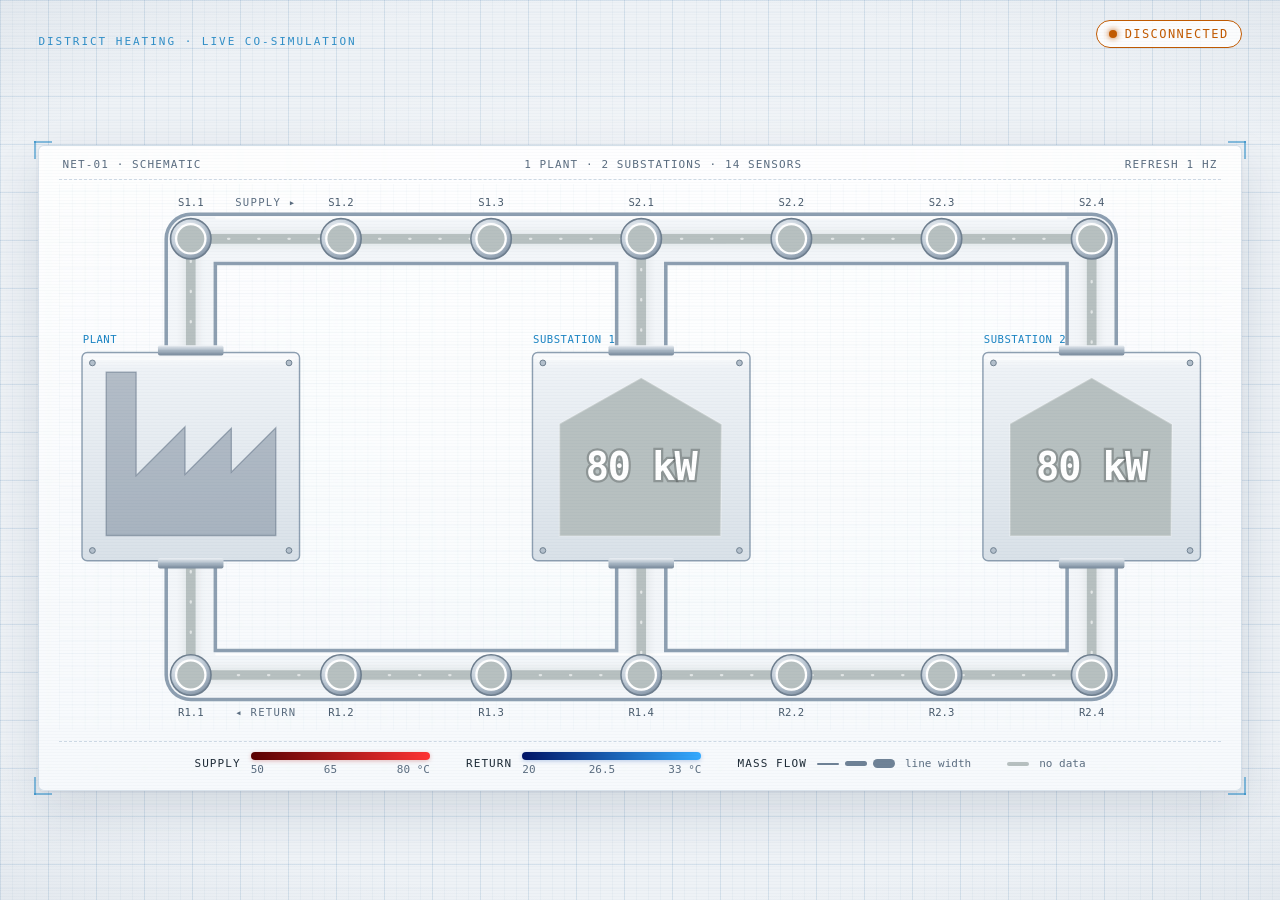
==== lablink/hub/network-display/index.html @ aba266df "Initial commit" ====
<!DOCTYPE html>
<html lang="en">
<head>
  <meta charset="utf-8">
  <meta name="viewport" content="width=device-width, initial-scale=1">
  <title>Network display</title>
  <link rel="stylesheet" href="styles.css">
</head>
<body>
  <div class="sweep" aria-hidden="true"></div>

  <header>
    <div class="brand">
      <span class="eyebrow">District heating &middot; live co-simulation</span>
    </div>
    <p id="status">connecting</p>
  </header>

  <main>
    <figure class="panel">
      <div class="panel-meta" aria-hidden="true">
        <span>NET-01 &middot; schematic</span>
        <span>1 plant &middot; 2 substations &middot; 14 sensors</span>
        <span>refresh 1&nbsp;Hz</span>
      </div>

      <svg viewBox="0 26 362 170" role="img" aria-labelledby="diagram-title">
        <title id="diagram-title">District heating network</title>
        <defs>
          <linearGradient id="sup-left-grad" gradientUnits="userSpaceOnUse" x1="41.021111" y1="43.066128" x2="181.25031" y2="43.066128">
            <stop id="sup-left-grad-0" offset="0" stop-color="#b7c0c0"/>
            <stop id="sup-left-grad-1" offset="0.333333" stop-color="#b7c0c0"/>
            <stop id="sup-left-grad-2" offset="0.666667" stop-color="#b7c0c0"/>
            <stop id="sup-left-grad-3" offset="1" stop-color="#b7c0c0"/>
          </linearGradient>
          <linearGradient id="sup-right-grad" gradientUnits="userSpaceOnUse" x1="181.25031" y1="43.066128" x2="321.47952" y2="43.066128">
            <stop id="sup-right-grad-0" offset="0" stop-color="#b7c0c0"/>
            <stop id="sup-right-grad-1" offset="0.333333" stop-color="#b7c0c0"/>
            <stop id="sup-right-grad-2" offset="0.666667" stop-color="#b7c0c0"/>
            <stop id="sup-right-grad-3" offset="1" stop-color="#b7c0c0"/>
          </linearGradient>
          <linearGradient id="ret-left-grad" gradientUnits="userSpaceOnUse" x1="41.021111" y1="178.864022" x2="181.25031" y2="178.864022">
            <stop id="ret-left-grad-0" offset="0" stop-color="#b7c0c0"/>
            <stop id="ret-left-grad-1" offset="0.333333" stop-color="#b7c0c0"/>
            <stop id="ret-left-grad-2" offset="0.666667" stop-color="#b7c0c0"/>
            <stop id="ret-left-grad-3" offset="1" stop-color="#b7c0c0"/>
          </linearGradient>
          <linearGradient id="ret-right-grad" gradientUnits="userSpaceOnUse" x1="181.25031" y1="178.864022" x2="321.47952" y2="178.864022">
            <stop id="ret-right-grad-0" offset="0" stop-color="#b7c0c0"/>
            <stop id="ret-right-grad-1" offset="0.333333" stop-color="#b7c0c0"/>
            <stop id="ret-right-grad-2" offset="0.666667" stop-color="#b7c0c0"/>
            <stop id="ret-right-grad-3" offset="1" stop-color="#b7c0c0"/>
          </linearGradient>

          <!-- laboratory hardware -->
          <linearGradient id="steel" x1="0" y1="0" x2="0" y2="1">
            <stop offset="0" stop-color="#fbfcfd"/>
            <stop offset="0.08" stop-color="#eef2f6"/>
            <stop offset="1" stop-color="#d9e1e8"/>
          </linearGradient>
          <linearGradient id="flange" x1="0" y1="0" x2="0" y2="1">
            <stop offset="0" stop-color="#eef2f6"/>
            <stop offset="0.5" stop-color="#a9b7c4"/>
            <stop offset="1" stop-color="#76889a"/>
          </linearGradient>
          <radialGradient id="probe" cx="0.4" cy="0.35" r="0.7">
            <stop offset="0" stop-color="#ffffff"/>
            <stop offset="0.6" stop-color="#c3ced9"/>
            <stop offset="1" stop-color="#7f90a2"/>
          </radialGradient>
          <filter id="glow" filterUnits="userSpaceOnUse" x="0" y="20" width="362" height="180">
            <feGaussianBlur in="SourceGraphic" stdDeviation="1.6" result="blur"/>
            <feComponentTransfer in="blur" result="soft">
              <feFuncA type="linear" slope="0.45"/>
            </feComponentTransfer>
            <feMerge>
              <feMergeNode in="soft"/>
              <feMergeNode in="SourceGraphic"/>
            </feMerge>
          </filter>
          <pattern id="bench" width="4" height="4" patternUnits="userSpaceOnUse">
            <path d="M 4 0 L 0 0 0 4" fill="none" stroke="#1f5d99" stroke-opacity="0.07" stroke-width="0.25"/>
          </pattern>
        </defs>

        <!-- technical-drawing bench -->
        <rect x="0" y="26" width="362" height="170" fill="url(#bench)"/>

        <!-- pipe jackets (insulated glass-bore tubes) -->
        <g class="jacket" fill="none" stroke-linecap="round" stroke-linejoin="round" aria-hidden="true">
          <path class="jacket-outer" d="M 41.021111,78.459594 V 43.066128 H 321.47952 V 78.459594 M 181.25031,43.066128 V 78.459594"/>
          <path class="jacket-outer" d="M 321.47952,143.470556 V 178.864022 H 41.021111 V 143.470556 M 181.25031,143.470556 V 178.864022"/>
          <path class="jacket-bore" d="M 41.021111,78.459594 V 43.066128 H 321.47952 V 78.459594 M 181.25031,43.066128 V 78.459594"/>
          <path class="jacket-bore" d="M 321.47952,143.470556 V 178.864022 H 41.021111 V 143.470556 M 181.25031,143.470556 V 178.864022"/>
          <path class="jacket-shine" d="M 49,36.6 H 313.5 M 49,172.4 H 313.5"/>
        </g>

        <!-- medium: color = temperature, width = mass flow -->
        <g fill="none" stroke="#b7c0c0" stroke-width="3" stroke-linecap="round" stroke-linejoin="round" filter="url(#glow)">
          <line id="sup-riser" x1="41.021111" y1="78.459594" x2="41.021111" y2="43.066128"><title></title></line>
          <line id="sup-left" x1="41.021111" y1="43.066128" x2="181.25031" y2="43.066128"><title></title></line>
          <line id="sup-right" x1="181.25031" y1="43.066128" x2="321.47952" y2="43.066128"><title></title></line>
          <line id="sup-stub1" x1="181.25031" y1="43.066128" x2="181.25031" y2="78.459594"><title></title></line>
          <line id="sup-stub2" x1="321.47952" y1="43.066128" x2="321.47952" y2="78.459594"><title></title></line>
          <line id="ret-riser" x1="41.021111" y1="143.470556" x2="41.021111" y2="178.864022"><title></title></line>
          <line id="ret-left" x1="41.021111" y1="178.864022" x2="181.25031" y2="178.864022"><title></title></line>
          <line id="ret-right" x1="181.25031" y1="178.864022" x2="321.47952" y2="178.864022"><title></title></line>
          <line id="ret-stub1" x1="181.25031" y1="143.470556" x2="181.25031" y2="178.864022"><title></title></line>
          <line id="ret-stub2" x1="321.47952" y1="143.470556" x2="321.47952" y2="178.864022"><title></title></line>
        </g>

        <!-- flow direction tracer -->
        <g class="tracer" fill="none" aria-hidden="true">
          <path d="M 41.021111,78.459594 V 43.066128 H 321.47952 V 78.459594"/>
          <path d="M 181.25031,43.066128 V 78.459594"/>
          <path d="M 321.47952,143.470556 V 178.864022 H 41.021111 V 143.470556"/>
          <path d="M 181.25031,143.470556 V 178.864022"/>
        </g>

        <g class="pipe-label" aria-hidden="true">
          <text x="64.39" y="33">SUPPLY &#9656;</text>
          <text x="64.39" y="191.6">&#9666; RETURN</text>
        </g>

        <!-- equipment -->
        <g id="plant">
          <rect class="housing" x="7.1652594" y="78.459595" width="67.7117" height="64.845596" rx="1.6" ry="1.6"/>
          <path class="housing-rim" d="M 8.6,80.6 H 73.4"/>
          <path class="plant-icon" d="M 14.688781,135.4234 V 84.550058 h 9.314838 v 32.243672 l 15.226175,-15.22618 v 14.86791 l 14.420085,-14.42008 v 13.70356 l 13.837907,-13.83791 v 33.54237 z"/>
          <g class="screws"><circle cx="10.4" cy="81.7" r="0.9"/><circle cx="71.6" cy="81.7" r="0.9"/><circle cx="10.4" cy="140.1" r="0.9"/><circle cx="71.6" cy="140.1" r="0.9"/></g>
        </g>

        <g id="substation-1" transform="translate(13.229206)">
          <rect class="housing" x="134.16525" y="78.459595" width="67.7117" height="64.845596" rx="1.6" ry="1.6"/>
          <path class="housing-rim" d="M 135.6,80.6 H 200.4"/>
          <g class="screws"><circle cx="137.4" cy="81.7" r="0.9"/><circle cx="198.6" cy="81.7" r="0.9"/><circle cx="137.4" cy="140.1" r="0.9"/><circle cx="198.6" cy="140.1" r="0.9"/></g>
          <path id="house-1" class="house" fill="#b7c0c0" d="m 142.58866,135.58876 v -34.91687 l 25.43244,-14.330515 25.01728,14.443725 -0.29291,34.80366 z">
            <title>TSupSub1: no sample</title>
          </path>
        </g>
        <text id="loa-1" class="load" x="181.25031" y="118" text-anchor="middle" fill="#ffffff" font-size="12">
          <title>QLoa1 has no sample yet</title>
          <tspan id="loa-1-value">80 kW</tspan>
        </text>

        <g id="substation-2">
          <rect class="housing" x="287.62366" y="78.459595" width="67.7117" height="64.845596" rx="1.6" ry="1.6"/>
          <path class="housing-rim" d="M 289.1,80.6 H 353.9"/>
          <g class="screws"><circle cx="290.9" cy="81.7" r="0.9"/><circle cx="352.1" cy="81.7" r="0.9"/><circle cx="290.9" cy="140.1" r="0.9"/><circle cx="352.1" cy="140.1" r="0.9"/></g>
          <path id="house-2" class="house" fill="#b7c0c0" d="m 296.04709,135.58876 v -34.91687 l 25.43244,-14.330515 25.01728,14.443725 -0.29291,34.80366 z">
            <title>TSupSub2: no sample</title>
          </path>
          <text id="loa-2" class="load" x="321.47952" y="118" text-anchor="middle" fill="#ffffff" font-size="12">
            <title>QLoa2 has no sample yet</title>
            <tspan id="loa-2-value">80 kW</tspan>
          </text>
        </g>

        <g class="tag" aria-hidden="true">
          <text x="7.4" y="75.4">PLANT</text>
          <text x="147.6" y="75.4">SUBSTATION 1</text>
          <text x="287.9" y="75.4">SUBSTATION 2</text>
        </g>

        <!-- pipe flanges where tubes enter the equipment -->
        <g class="flanges" fill="url(#flange)" aria-hidden="true">
          <rect x="30.8" y="76.2" width="20.4" height="3.2" rx="0.6"/>
          <rect x="171.05" y="76.2" width="20.4" height="3.2" rx="0.6"/>
          <rect x="311.28" y="76.2" width="20.4" height="3.2" rx="0.6"/>
          <rect x="30.8" y="142.5" width="20.4" height="3.2" rx="0.6"/>
          <rect x="171.05" y="142.5" width="20.4" height="3.2" rx="0.6"/>
          <rect x="311.28" y="142.5" width="20.4" height="3.2" rx="0.6"/>
        </g>

        <!-- temperature probes -->
        <g class="probe-ring" fill="url(#probe)" aria-hidden="true">
          <circle cx="41.021111" cy="43.066128" r="6.3"/>
          <circle cx="87.764175" cy="43.066128" r="6.3"/>
          <circle cx="134.50723" cy="43.066128" r="6.3"/>
          <circle cx="181.25031" cy="43.066128" r="6.3"/>
          <circle cx="227.99338" cy="43.066128" r="6.3"/>
          <circle cx="274.73645" cy="43.066128" r="6.3"/>
          <circle cx="321.47952" cy="43.066128" r="6.3"/>
          <circle cx="41.021111" cy="178.864022" r="6.3"/>
          <circle cx="87.764175" cy="178.864022" r="6.3"/>
          <circle cx="134.50723" cy="178.864022" r="6.3"/>
          <circle cx="181.25031" cy="178.864022" r="6.3"/>
          <circle cx="227.99338" cy="178.864022" r="6.3"/>
          <circle cx="274.73645" cy="178.864022" r="6.3"/>
          <circle cx="321.47952" cy="178.864022" r="6.3"/>
        </g>

        <g class="probe">
          <circle id="node-sup-0" cx="41.021111" cy="43.066128" r="4.5655" fill="#b7c0c0"><title></title></circle>
          <circle id="node-sup-1" cx="87.764175" cy="43.066128" r="4.5655" fill="#b7c0c0"><title></title></circle>
          <circle id="node-sup-2" cx="134.50723" cy="43.066128" r="4.5655" fill="#b7c0c0"><title></title></circle>
          <circle id="node-sup-3" cx="181.25031" cy="43.066128" r="4.5655" fill="#b7c0c0"><title></title></circle>
          <circle id="node-sup-4" cx="227.99338" cy="43.066128" r="4.5655" fill="#b7c0c0"><title></title></circle>
          <circle id="node-sup-5" cx="274.73645" cy="43.066128" r="4.5655" fill="#b7c0c0"><title></title></circle>
          <circle id="node-sup-6" cx="321.47952" cy="43.066128" r="4.5655" fill="#b7c0c0"><title></title></circle>
          <circle id="node-ret-0" cx="41.021111" cy="178.864022" r="4.5655" fill="#b7c0c0"><title></title></circle>
          <circle id="node-ret-1" cx="87.764175" cy="178.864022" r="4.5655" fill="#b7c0c0"><title></title></circle>
          <circle id="node-ret-2" cx="134.50723" cy="178.864022" r="4.5655" fill="#b7c0c0"><title></title></circle>
          <circle id="node-ret-3" cx="181.25031" cy="178.864022" r="4.5655" fill="#b7c0c0"><title></title></circle>
          <circle id="node-ret-4" cx="227.99338" cy="178.864022" r="4.5655" fill="#b7c0c0"><title></title></circle>
          <circle id="node-ret-5" cx="274.73645" cy="178.864022" r="4.5655" fill="#b7c0c0"><title></title></circle>
          <circle id="node-ret-6" cx="321.47952" cy="178.864022" r="4.5655" fill="#b7c0c0"><title></title></circle>
        </g>

        <g class="probe-label" text-anchor="middle" aria-hidden="true">
          <text x="41.021111" y="33">S1.1</text>
          <text x="87.764175" y="33">S1.2</text>
          <text x="134.50723" y="33">S1.3</text>
          <text x="181.25031" y="33">S2.1</text>
          <text x="227.99338" y="33">S2.2</text>
          <text x="274.73645" y="33">S2.3</text>
          <text x="321.47952" y="33">S2.4</text>
          <text x="41.021111" y="191.6">R1.1</text>
          <text x="87.764175" y="191.6">R1.2</text>
          <text x="134.50723" y="191.6">R1.3</text>
          <text x="181.25031" y="191.6">R1.4</text>
          <text x="227.99338" y="191.6">R2.2</text>
          <text x="274.73645" y="191.6">R2.3</text>
          <text x="321.47952" y="191.6">R2.4</text>
        </g>
      </svg>

      <figcaption class="legend">
        <div class="legend-item">
          <span class="legend-label">Supply</span>
          <span class="scale">
            <span class="scale-bar supply"></span>
            <span class="scale-ticks"><span>50</span><span>65</span><span>80&nbsp;&deg;C</span></span>
          </span>
        </div>
        <div class="legend-item">
          <span class="legend-label">Return</span>
          <span class="scale">
            <span class="scale-bar return"></span>
            <span class="scale-ticks"><span>20</span><span>26.5</span><span>33&nbsp;&deg;C</span></span>
          </span>
        </div>
        <div class="legend-item">
          <span class="legend-label">Mass flow</span>
          <span class="widths" aria-hidden="true"><i style="height:2px"></i><i style="height:5px"></i><i style="height:9px"></i></span>
          <span class="legend-note">line width</span>
        </div>
        <div class="legend-item">
          <span class="swatch" aria-hidden="true"></span>
          <span class="legend-note">no data</span>
        </div>
      </figcaption>
    </figure>
  </main>
  <script src="app.js"></script>
</body>
</html>
---- lablink/hub/network-display/styles.css ----
:root {
  color-scheme: light;
  --bg: #eef2f6;
  --grid: rgba(30, 95, 160, 0.09);
  --grid-fine: rgba(30, 95, 160, 0.04);
  --accent: #0277bd;
  --accent-dim: rgba(2, 119, 189, 0.45);
  --text: #1d2a36;
  --muted: #5b6d80;
  --ok: #138a4a;
  --down: #c25a00;
  --wait: #a87500;
  --mono: "DejaVu Sans Mono", "JetBrains Mono", Consolas, "Liberation Mono", monospace;
  font-family: "DejaVu Sans", "Segoe UI", sans-serif;
  color: var(--text);
  background: var(--bg);
}

* {
  box-sizing: border-box;
}

html,
body {
  min-height: 100%;
}

/* ---------- digital backdrop ---------- */

body {
  position: relative;
  margin: 0;
  min-height: 100vh;
  display: flex;
  flex-direction: column;
  overflow-x: hidden;
  background:
    radial-gradient(ellipse 70% 55% at 50% 45%, rgba(255, 255, 255, 0.9), transparent 70%),
    radial-gradient(ellipse 120% 90% at 50% 50%, transparent 55%, rgba(40, 70, 105, 0.16) 100%),
    linear-gradient(var(--grid) 1px, transparent 1px) 0 0 / 48px 48px,
    linear-gradient(90deg, var(--grid) 1px, transparent 1px) 0 0 / 48px 48px,
    linear-gradient(var(--grid-fine) 1px, transparent 1px) 0 0 / 12px 12px,
    linear-gradient(90deg, var(--grid-fine) 1px, transparent 1px) 0 0 / 12px 12px,
    var(--bg);
}

/* scanlines */
body::after {
  content: "";
  position: fixed;
  inset: 0;
  pointer-events: none;
  background: repeating-linear-gradient(0deg, rgba(20, 50, 90, 0.018) 0 1px, transparent 1px 3px);
  z-index: 10;
}

/* slow scan sweep */
.sweep {
  position: fixed;
  left: 0;
  right: 0;
  top: -30vh;
  height: 30vh;
  pointer-events: none;
  background: linear-gradient(180deg, transparent, rgba(2, 119, 189, 0.035) 85%, rgba(2, 119, 189, 0.1) 100%);
  animation: sweep 9s linear infinite;
  z-index: 0;
}

@keyframes sweep {
  to { transform: translateY(160vh); }
}

/* ---------- header ---------- */

header {
  position: relative;
  z-index: 1;
  display: flex;
  justify-content: space-between;
  align-items: flex-end;
  gap: 16px;
  padding: 20px clamp(16px, 3vw, 40px) 0;
}

.brand {
  display: flex;
  flex-direction: column;
  gap: 4px;
}

.eyebrow {
  font-family: var(--mono);
  font-size: clamp(11px, 0.75vw, 14px);
  letter-spacing: 0.18em;
  text-transform: uppercase;
  color: var(--accent);
  opacity: 0.8;
}

h1 {
  margin: 0;
  font-size: clamp(18px, 2.2vw, 26px);
  font-weight: 600;
  letter-spacing: 0.02em;
  color: #13202c;
}

#status {
  display: inline-flex;
  align-items: center;
  gap: 8px;
  margin: 0;
  padding: 6px 12px;
  font-family: var(--mono);
  font-size: clamp(12px, 0.8vw, 15px);
  letter-spacing: 0.12em;
  text-transform: uppercase;
  color: var(--wait);
  border: 1px solid currentColor;
  border-radius: 999px;
  background: rgba(255, 255, 255, 0.85);
  white-space: nowrap;
}

#status::before {
  content: "";
  width: 8px;
  height: 8px;
  border-radius: 50%;
  background: currentColor;
  box-shadow: 0 0 6px currentColor;
  animation: blink 1.2s ease-in-out infinite;
}

#status.ok {
  color: var(--ok);
}

#status.ok::before {
  animation-duration: 2.4s;
}

#status.down {
  color: var(--down);
}

@keyframes blink {
  50% { opacity: 0.3; }
}

/* ---------- panel ---------- */

main {
  position: relative;
  z-index: 1;
  flex: 1;
  display: flex;
  align-items: center;
  justify-content: center;
  padding: 16px clamp(16px, 3vw, 40px) 28px;
}

.panel {
  position: relative;
  width: 100%;
  max-width: 1400px;
  margin: 0;
  padding: 12px clamp(8px, 1.5vw, 20px) 14px;
  background: linear-gradient(180deg, rgba(255, 255, 255, 0.9), rgba(247, 250, 252, 0.92));
  border: 1px solid rgba(30, 80, 130, 0.16);
  border-radius: 6px;
  box-shadow:
    0 1px 2px rgba(20, 40, 70, 0.08),
    0 20px 50px rgba(20, 40, 70, 0.12),
    inset 0 1px 0 #ffffff;
  backdrop-filter: blur(2px);
}

/* HUD corner brackets */
.panel::before {
  content: "";
  position: absolute;
  inset: -5px;
  pointer-events: none;
  --c: var(--accent-dim);
  background:
    linear-gradient(var(--c), var(--c)) top left / 18px 2px no-repeat,
    linear-gradient(var(--c), var(--c)) top left / 2px 18px no-repeat,
    linear-gradient(var(--c), var(--c)) top right / 18px 2px no-repeat,
    linear-gradient(var(--c), var(--c)) top right / 2px 18px no-repeat,
    linear-gradient(var(--c), var(--c)) bottom left / 18px 2px no-repeat,
    linear-gradient(var(--c), var(--c)) bottom left / 2px 18px no-repeat,
    linear-gradient(var(--c), var(--c)) bottom right / 18px 2px no-repeat,
    linear-gradient(var(--c), var(--c)) bottom right / 2px 18px no-repeat;
}

.panel-meta {
  display: flex;
  justify-content: space-between;
  gap: 12px;
  padding: 0 4px 8px;
  margin-bottom: 4px;
  border-bottom: 1px dashed rgba(30, 80, 130, 0.2);
  font-family: var(--mono);
  font-size: clamp(11px, 0.8vw, 15px);
  letter-spacing: 0.1em;
  text-transform: uppercase;
  color: var(--muted);
}

/* ---------- laboratory network (SVG) ---------- */

svg {
  display: block;
  width: 100%;
  height: auto;
  max-height: calc(100vh - 210px);
  margin: 0 auto;
  overflow: visible;
}

svg text {
  font-family: var(--mono);
}

.jacket-outer {
  stroke: #8d9fb1;
  stroke-width: 16.4;
}

.jacket-bore {
  stroke: #f3f6f9;
  stroke-width: 14.2;
}

.jacket-shine {
  stroke: #ffffff;
  stroke-opacity: 0.9;
  stroke-width: 0.8;
  stroke-linecap: round;
}

.tracer path {
  stroke: #ffffff;
  stroke-opacity: 0.6;
  stroke-width: 0.7;
  stroke-linecap: round;
  stroke-dasharray: 0.4 9;
  animation: flow 1.4s linear infinite;
}

@keyframes flow {
  to { stroke-dashoffset: -9.4; }
}

.housing {
  fill: url(#steel);
  stroke: #8d9fb1;
  stroke-width: 0.45;
}

.housing-rim {
  stroke: #ffffff;
  stroke-opacity: 0.9;
  stroke-width: 0.4;
}

.screws circle {
  fill: #b4c0cc;
  stroke: #6f7f8f;
  stroke-width: 0.3;
}

.plant-icon {
  fill: #5b6d80;
  fill-opacity: 0.4;
  stroke: #5b6d80;
  stroke-opacity: 0.5;
  stroke-width: 0.4;
}

.house {
  stroke: #ffffff;
  stroke-opacity: 0.28;
  stroke-width: 0.5;
  stroke-linejoin: round;
}

.load {
  font-weight: 700;
  paint-order: stroke;
  stroke: rgba(0, 0, 0, 0.22);
  stroke-width: 1.4;
  letter-spacing: -0.3px;
}

.tag text {
  font-size: 3.3px;
  letter-spacing: 0.15px;
  fill: var(--accent);
  fill-opacity: 0.9;
}

.pipe-label text {
  font-size: 3.3px;
  letter-spacing: 0.4px;
  fill: var(--muted);
  text-anchor: middle;
}

.probe-label text {
  font-size: 3.3px;
  fill: #4a5c6e;
}

.probe-ring circle {
  stroke: #6f7f8f;
  stroke-width: 0.5;
}

.probe circle {
  stroke: #ffffff;
  stroke-width: 0.7;
}

/* ---------- legend ---------- */

.legend {
  display: flex;
  flex-wrap: wrap;
  justify-content: center;
  gap: 10px 36px;
  margin-top: 10px;
  padding-top: 10px;
  border-top: 1px dashed rgba(30, 80, 130, 0.2);
  font-family: var(--mono);
  font-size: clamp(11px, 0.85vw, 16px);
  color: var(--muted);
}

.legend-item {
  display: flex;
  align-items: center;
  gap: 10px;
}

.legend-label {
  letter-spacing: 0.1em;
  text-transform: uppercase;
  color: var(--text);
}

.scale {
  display: inline-flex;
  flex-direction: column;
  gap: 3px;
  width: clamp(160px, 14vw, 280px);
}

.scale-bar {
  height: 8px;
  border-radius: 4px;
}

.scale-bar.supply {
  background: linear-gradient(90deg, #5a0000, #ff3333);
  box-shadow: 0 1px 4px rgba(180, 20, 20, 0.28);
}

.scale-bar.return {
  background: linear-gradient(90deg, #001466, #33aaff);
  box-shadow: 0 1px 4px rgba(20, 80, 180, 0.28);
}

.scale-ticks {
  display: flex;
  justify-content: space-between;
}

.widths {
  display: inline-flex;
  align-items: center;
  gap: 6px;
}

.widths i {
  display: block;
  width: 22px;
  border-radius: 6px;
  background: #6f8296;
}

.swatch {
  width: 22px;
  height: 4px;
  border-radius: 2px;
  background: #b7c0c0;
}

@media (max-width: 640px) {
  header {
    flex-wrap: wrap;
    align-items: center;
  }

  .panel-meta span:nth-child(2) {
    display: none;
  }

  svg {
    max-height: none;
  }
}

@media (prefers-reduced-motion: reduce) {
  .sweep,
  .tracer {
    display: none;
  }

  #status::before {
    animation: none;
  }
}
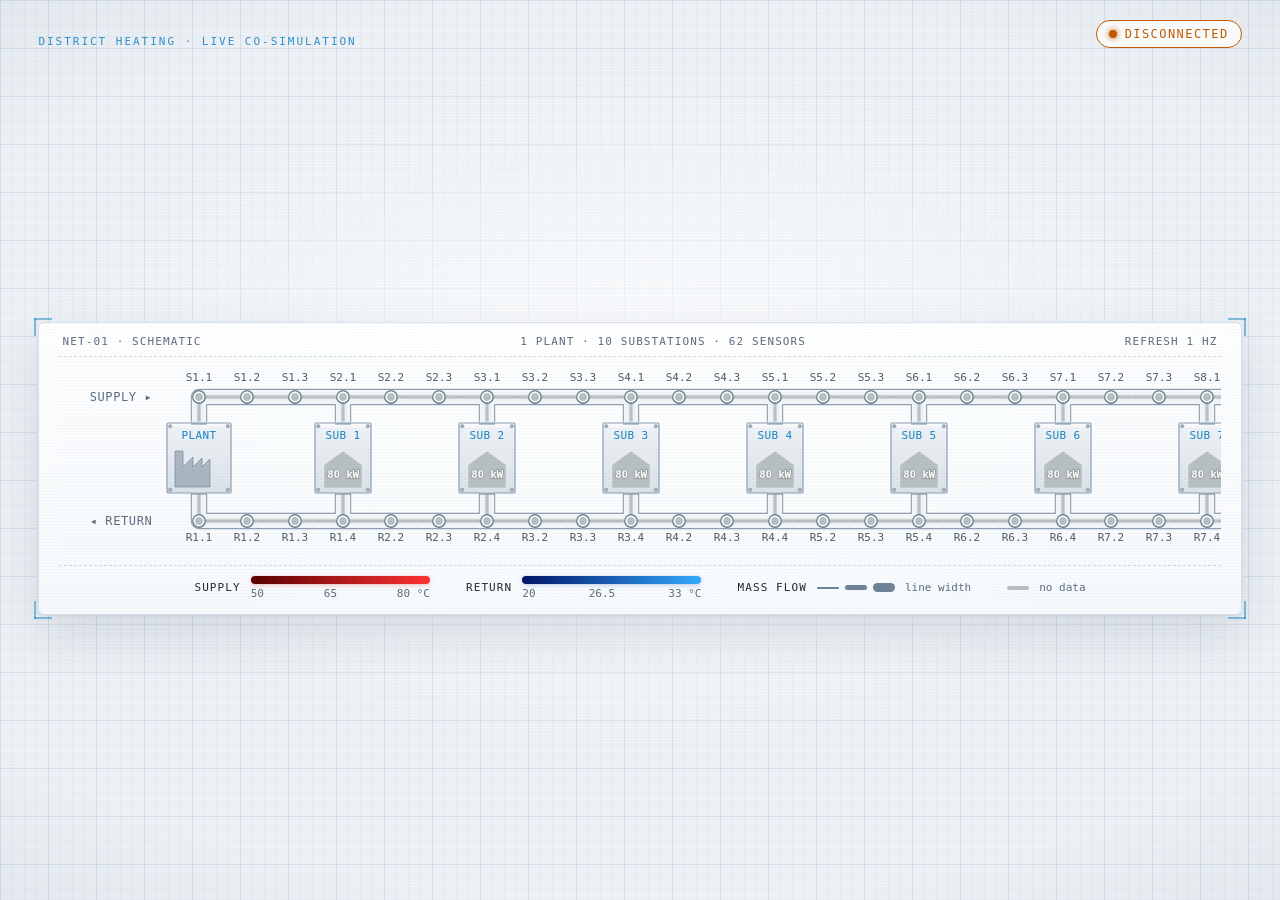
==== commit 1c221ccb: "Refactor network display logic and enhance SVG rendering for variable number of substations" ====
--- a/lablink/hub/network-display/index.html
+++ b/lablink/hub/network-display/index.html
@@ -20,210 +20,15 @@
     <figure class="panel">
       <div class="panel-meta" aria-hidden="true">
         <span>NET-01 &middot; schematic</span>
-        <span>1 plant &middot; 2 substations &middot; 14 sensors</span>
+        <span id="topology">1 plant</span>
         <span>refresh 1&nbsp;Hz</span>
       </div>
 
-      <svg viewBox="0 26 362 170" role="img" aria-labelledby="diagram-title">
-        <title id="diagram-title">District heating network</title>
-        <defs>
-          <linearGradient id="sup-left-grad" gradientUnits="userSpaceOnUse" x1="41.021111" y1="43.066128" x2="181.25031" y2="43.066128">
-            <stop id="sup-left-grad-0" offset="0" stop-color="#b7c0c0"/>
-            <stop id="sup-left-grad-1" offset="0.333333" stop-color="#b7c0c0"/>
-            <stop id="sup-left-grad-2" offset="0.666667" stop-color="#b7c0c0"/>
-            <stop id="sup-left-grad-3" offset="1" stop-color="#b7c0c0"/>
-          </linearGradient>
-          <linearGradient id="sup-right-grad" gradientUnits="userSpaceOnUse" x1="181.25031" y1="43.066128" x2="321.47952" y2="43.066128">
-            <stop id="sup-right-grad-0" offset="0" stop-color="#b7c0c0"/>
-            <stop id="sup-right-grad-1" offset="0.333333" stop-color="#b7c0c0"/>
-            <stop id="sup-right-grad-2" offset="0.666667" stop-color="#b7c0c0"/>
-            <stop id="sup-right-grad-3" offset="1" stop-color="#b7c0c0"/>
-          </linearGradient>
-          <linearGradient id="ret-left-grad" gradientUnits="userSpaceOnUse" x1="41.021111" y1="178.864022" x2="181.25031" y2="178.864022">
-            <stop id="ret-left-grad-0" offset="0" stop-color="#b7c0c0"/>
-            <stop id="ret-left-grad-1" offset="0.333333" stop-color="#b7c0c0"/>
-            <stop id="ret-left-grad-2" offset="0.666667" stop-color="#b7c0c0"/>
-            <stop id="ret-left-grad-3" offset="1" stop-color="#b7c0c0"/>
-          </linearGradient>
-          <linearGradient id="ret-right-grad" gradientUnits="userSpaceOnUse" x1="181.25031" y1="178.864022" x2="321.47952" y2="178.864022">
-            <stop id="ret-right-grad-0" offset="0" stop-color="#b7c0c0"/>
-            <stop id="ret-right-grad-1" offset="0.333333" stop-color="#b7c0c0"/>
-            <stop id="ret-right-grad-2" offset="0.666667" stop-color="#b7c0c0"/>
-            <stop id="ret-right-grad-3" offset="1" stop-color="#b7c0c0"/>
-          </linearGradient>
-
-          <!-- laboratory hardware -->
-          <linearGradient id="steel" x1="0" y1="0" x2="0" y2="1">
-            <stop offset="0" stop-color="#fbfcfd"/>
-            <stop offset="0.08" stop-color="#eef2f6"/>
-            <stop offset="1" stop-color="#d9e1e8"/>
-          </linearGradient>
-          <linearGradient id="flange" x1="0" y1="0" x2="0" y2="1">
-            <stop offset="0" stop-color="#eef2f6"/>
-            <stop offset="0.5" stop-color="#a9b7c4"/>
-            <stop offset="1" stop-color="#76889a"/>
-          </linearGradient>
-          <radialGradient id="probe" cx="0.4" cy="0.35" r="0.7">
-            <stop offset="0" stop-color="#ffffff"/>
-            <stop offset="0.6" stop-color="#c3ced9"/>
-            <stop offset="1" stop-color="#7f90a2"/>
-          </radialGradient>
-          <filter id="glow" filterUnits="userSpaceOnUse" x="0" y="20" width="362" height="180">
-            <feGaussianBlur in="SourceGraphic" stdDeviation="1.6" result="blur"/>
-            <feComponentTransfer in="blur" result="soft">
-              <feFuncA type="linear" slope="0.45"/>
-            </feComponentTransfer>
-            <feMerge>
-              <feMergeNode in="soft"/>
-              <feMergeNode in="SourceGraphic"/>
-            </feMerge>
-          </filter>
-          <pattern id="bench" width="4" height="4" patternUnits="userSpaceOnUse">
-            <path d="M 4 0 L 0 0 0 4" fill="none" stroke="#1f5d99" stroke-opacity="0.07" stroke-width="0.25"/>
-          </pattern>
-        </defs>
-
-        <!-- technical-drawing bench -->
-        <rect x="0" y="26" width="362" height="170" fill="url(#bench)"/>
-
-        <!-- pipe jackets (insulated glass-bore tubes) -->
-        <g class="jacket" fill="none" stroke-linecap="round" stroke-linejoin="round" aria-hidden="true">
-          <path class="jacket-outer" d="M 41.021111,78.459594 V 43.066128 H 321.47952 V 78.459594 M 181.25031,43.066128 V 78.459594"/>
-          <path class="jacket-outer" d="M 321.47952,143.470556 V 178.864022 H 41.021111 V 143.470556 M 181.25031,143.470556 V 178.864022"/>
-          <path class="jacket-bore" d="M 41.021111,78.459594 V 43.066128 H 321.47952 V 78.459594 M 181.25031,43.066128 V 78.459594"/>
-          <path class="jacket-bore" d="M 321.47952,143.470556 V 178.864022 H 41.021111 V 143.470556 M 181.25031,143.470556 V 178.864022"/>
-          <path class="jacket-shine" d="M 49,36.6 H 313.5 M 49,172.4 H 313.5"/>
-        </g>
-
-        <!-- medium: color = temperature, width = mass flow -->
-        <g fill="none" stroke="#b7c0c0" stroke-width="3" stroke-linecap="round" stroke-linejoin="round" filter="url(#glow)">
-          <line id="sup-riser" x1="41.021111" y1="78.459594" x2="41.021111" y2="43.066128"><title></title></line>
-          <line id="sup-left" x1="41.021111" y1="43.066128" x2="181.25031" y2="43.066128"><title></title></line>
-          <line id="sup-right" x1="181.25031" y1="43.066128" x2="321.47952" y2="43.066128"><title></title></line>
-          <line id="sup-stub1" x1="181.25031" y1="43.066128" x2="181.25031" y2="78.459594"><title></title></line>
-          <line id="sup-stub2" x1="321.47952" y1="43.066128" x2="321.47952" y2="78.459594"><title></title></line>
-          <line id="ret-riser" x1="41.021111" y1="143.470556" x2="41.021111" y2="178.864022"><title></title></line>
-          <line id="ret-left" x1="41.021111" y1="178.864022" x2="181.25031" y2="178.864022"><title></title></line>
-          <line id="ret-right" x1="181.25031" y1="178.864022" x2="321.47952" y2="178.864022"><title></title></line>
-          <line id="ret-stub1" x1="181.25031" y1="143.470556" x2="181.25031" y2="178.864022"><title></title></line>
-          <line id="ret-stub2" x1="321.47952" y1="143.470556" x2="321.47952" y2="178.864022"><title></title></line>
-        </g>
-
-        <!-- flow direction tracer -->
-        <g class="tracer" fill="none" aria-hidden="true">
-          <path d="M 41.021111,78.459594 V 43.066128 H 321.47952 V 78.459594"/>
-          <path d="M 181.25031,43.066128 V 78.459594"/>
-          <path d="M 321.47952,143.470556 V 178.864022 H 41.021111 V 143.470556"/>
-          <path d="M 181.25031,143.470556 V 178.864022"/>
-        </g>
-
-        <g class="pipe-label" aria-hidden="true">
-          <text x="64.39" y="33">SUPPLY &#9656;</text>
-          <text x="64.39" y="191.6">&#9666; RETURN</text>
-        </g>
-
-        <!-- equipment -->
-        <g id="plant">
-          <rect class="housing" x="7.1652594" y="78.459595" width="67.7117" height="64.845596" rx="1.6" ry="1.6"/>
-          <path class="housing-rim" d="M 8.6,80.6 H 73.4"/>
-          <path class="plant-icon" d="M 14.688781,135.4234 V 84.550058 h 9.314838 v 32.243672 l 15.226175,-15.22618 v 14.86791 l 14.420085,-14.42008 v 13.70356 l 13.837907,-13.83791 v 33.54237 z"/>
-          <g class="screws"><circle cx="10.4" cy="81.7" r="0.9"/><circle cx="71.6" cy="81.7" r="0.9"/><circle cx="10.4" cy="140.1" r="0.9"/><circle cx="71.6" cy="140.1" r="0.9"/></g>
-        </g>
-
-        <g id="substation-1" transform="translate(13.229206)">
-          <rect class="housing" x="134.16525" y="78.459595" width="67.7117" height="64.845596" rx="1.6" ry="1.6"/>
-          <path class="housing-rim" d="M 135.6,80.6 H 200.4"/>
-          <g class="screws"><circle cx="137.4" cy="81.7" r="0.9"/><circle cx="198.6" cy="81.7" r="0.9"/><circle cx="137.4" cy="140.1" r="0.9"/><circle cx="198.6" cy="140.1" r="0.9"/></g>
-          <path id="house-1" class="house" fill="#b7c0c0" d="m 142.58866,135.58876 v -34.91687 l 25.43244,-14.330515 25.01728,14.443725 -0.29291,34.80366 z">
-            <title>TSupSub1: no sample</title>
-          </path>
-        </g>
-        <text id="loa-1" class="load" x="181.25031" y="118" text-anchor="middle" fill="#ffffff" font-size="12">
-          <title>QLoa1 has no sample yet</title>
-          <tspan id="loa-1-value">80 kW</tspan>
-        </text>
-
-        <g id="substation-2">
-          <rect class="housing" x="287.62366" y="78.459595" width="67.7117" height="64.845596" rx="1.6" ry="1.6"/>
-          <path class="housing-rim" d="M 289.1,80.6 H 353.9"/>
-          <g class="screws"><circle cx="290.9" cy="81.7" r="0.9"/><circle cx="352.1" cy="81.7" r="0.9"/><circle cx="290.9" cy="140.1" r="0.9"/><circle cx="352.1" cy="140.1" r="0.9"/></g>
-          <path id="house-2" class="house" fill="#b7c0c0" d="m 296.04709,135.58876 v -34.91687 l 25.43244,-14.330515 25.01728,14.443725 -0.29291,34.80366 z">
-            <title>TSupSub2: no sample</title>
-          </path>
-          <text id="loa-2" class="load" x="321.47952" y="118" text-anchor="middle" fill="#ffffff" font-size="12">
-            <title>QLoa2 has no sample yet</title>
-            <tspan id="loa-2-value">80 kW</tspan>
-          </text>
-        </g>
-
-        <g class="tag" aria-hidden="true">
-          <text x="7.4" y="75.4">PLANT</text>
-          <text x="147.6" y="75.4">SUBSTATION 1</text>
-          <text x="287.9" y="75.4">SUBSTATION 2</text>
-        </g>
-
-        <!-- pipe flanges where tubes enter the equipment -->
-        <g class="flanges" fill="url(#flange)" aria-hidden="true">
-          <rect x="30.8" y="76.2" width="20.4" height="3.2" rx="0.6"/>
-          <rect x="171.05" y="76.2" width="20.4" height="3.2" rx="0.6"/>
-          <rect x="311.28" y="76.2" width="20.4" height="3.2" rx="0.6"/>
-          <rect x="30.8" y="142.5" width="20.4" height="3.2" rx="0.6"/>
-          <rect x="171.05" y="142.5" width="20.4" height="3.2" rx="0.6"/>
-          <rect x="311.28" y="142.5" width="20.4" height="3.2" rx="0.6"/>
-        </g>
-
-        <!-- temperature probes -->
-        <g class="probe-ring" fill="url(#probe)" aria-hidden="true">
-          <circle cx="41.021111" cy="43.066128" r="6.3"/>
-          <circle cx="87.764175" cy="43.066128" r="6.3"/>
-          <circle cx="134.50723" cy="43.066128" r="6.3"/>
-          <circle cx="181.25031" cy="43.066128" r="6.3"/>
-          <circle cx="227.99338" cy="43.066128" r="6.3"/>
-          <circle cx="274.73645" cy="43.066128" r="6.3"/>
-          <circle cx="321.47952" cy="43.066128" r="6.3"/>
-          <circle cx="41.021111" cy="178.864022" r="6.3"/>
-          <circle cx="87.764175" cy="178.864022" r="6.3"/>
-          <circle cx="134.50723" cy="178.864022" r="6.3"/>
-          <circle cx="181.25031" cy="178.864022" r="6.3"/>
-          <circle cx="227.99338" cy="178.864022" r="6.3"/>
-          <circle cx="274.73645" cy="178.864022" r="6.3"/>
-          <circle cx="321.47952" cy="178.864022" r="6.3"/>
-        </g>
-
-        <g class="probe">
-          <circle id="node-sup-0" cx="41.021111" cy="43.066128" r="4.5655" fill="#b7c0c0"><title></title></circle>
-          <circle id="node-sup-1" cx="87.764175" cy="43.066128" r="4.5655" fill="#b7c0c0"><title></title></circle>
-          <circle id="node-sup-2" cx="134.50723" cy="43.066128" r="4.5655" fill="#b7c0c0"><title></title></circle>
-          <circle id="node-sup-3" cx="181.25031" cy="43.066128" r="4.5655" fill="#b7c0c0"><title></title></circle>
-          <circle id="node-sup-4" cx="227.99338" cy="43.066128" r="4.5655" fill="#b7c0c0"><title></title></circle>
-          <circle id="node-sup-5" cx="274.73645" cy="43.066128" r="4.5655" fill="#b7c0c0"><title></title></circle>
-          <circle id="node-sup-6" cx="321.47952" cy="43.066128" r="4.5655" fill="#b7c0c0"><title></title></circle>
-          <circle id="node-ret-0" cx="41.021111" cy="178.864022" r="4.5655" fill="#b7c0c0"><title></title></circle>
-          <circle id="node-ret-1" cx="87.764175" cy="178.864022" r="4.5655" fill="#b7c0c0"><title></title></circle>
-          <circle id="node-ret-2" cx="134.50723" cy="178.864022" r="4.5655" fill="#b7c0c0"><title></title></circle>
-          <circle id="node-ret-3" cx="181.25031" cy="178.864022" r="4.5655" fill="#b7c0c0"><title></title></circle>
-          <circle id="node-ret-4" cx="227.99338" cy="178.864022" r="4.5655" fill="#b7c0c0"><title></title></circle>
-          <circle id="node-ret-5" cx="274.73645" cy="178.864022" r="4.5655" fill="#b7c0c0"><title></title></circle>
-          <circle id="node-ret-6" cx="321.47952" cy="178.864022" r="4.5655" fill="#b7c0c0"><title></title></circle>
-        </g>
-
-        <g class="probe-label" text-anchor="middle" aria-hidden="true">
-          <text x="41.021111" y="33">S1.1</text>
-          <text x="87.764175" y="33">S1.2</text>
-          <text x="134.50723" y="33">S1.3</text>
-          <text x="181.25031" y="33">S2.1</text>
-          <text x="227.99338" y="33">S2.2</text>
-          <text x="274.73645" y="33">S2.3</text>
-          <text x="321.47952" y="33">S2.4</text>
-          <text x="41.021111" y="191.6">R1.1</text>
-          <text x="87.764175" y="191.6">R1.2</text>
-          <text x="134.50723" y="191.6">R1.3</text>
-          <text x="181.25031" y="191.6">R1.4</text>
-          <text x="227.99338" y="191.6">R2.2</text>
-          <text x="274.73645" y="191.6">R2.3</text>
-          <text x="321.47952" y="191.6">R2.4</text>
-        </g>
-      </svg>
+      <div class="diagram">
+        <svg id="diagram" role="img" aria-labelledby="diagram-title">
+          <title id="diagram-title">District heating network</title>
+        </svg>
+      </div>
 
       <figcaption class="legend">
         <div class="legend-item">
--- a/lablink/hub/network-display/styles.css
+++ b/lablink/hub/network-display/styles.css
@@ -158,13 +158,14 @@
   display: flex;
   align-items: center;
   justify-content: center;
+  min-width: 0;
   padding: 16px clamp(16px, 3vw, 40px) 28px;
 }
 
 .panel {
   position: relative;
   width: 100%;
-  max-width: 1400px;
+  min-width: 0;
   margin: 0;
   padding: 12px clamp(8px, 1.5vw, 20px) 14px;
   background: linear-gradient(180deg, rgba(255, 255, 255, 0.9), rgba(247, 250, 252, 0.92));
@@ -211,13 +212,15 @@
 
 /* ---------- laboratory network (SVG) ---------- */
 
+.diagram {
+  overflow-x: auto;
+  overflow-y: hidden;
+  max-width: 100%;
+}
+
 svg {
   display: block;
-  width: 100%;
-  height: auto;
-  max-height: calc(100vh - 210px);
-  margin: 0 auto;
-  overflow: visible;
+  margin: 0;
 }
 
 svg text {
@@ -257,19 +260,19 @@
 .housing {
   fill: url(#steel);
   stroke: #8d9fb1;
-  stroke-width: 0.45;
+  stroke-width: 1.2;
 }
 
 .housing-rim {
   stroke: #ffffff;
   stroke-opacity: 0.9;
-  stroke-width: 0.4;
+  stroke-width: 1;
 }
 
 .screws circle {
   fill: #b4c0cc;
   stroke: #6f7f8f;
-  stroke-width: 0.3;
+  stroke-width: 0.6;
 }
 
 .plant-icon {
@@ -277,13 +280,13 @@
   fill-opacity: 0.4;
   stroke: #5b6d80;
   stroke-opacity: 0.5;
-  stroke-width: 0.4;
+  stroke-width: 1;
 }
 
 .house {
   stroke: #ffffff;
   stroke-opacity: 0.28;
-  stroke-width: 0.5;
+  stroke-width: 1;
   stroke-linejoin: round;
 }
 
@@ -296,32 +299,32 @@
 }
 
 .tag text {
-  font-size: 3.3px;
-  letter-spacing: 0.15px;
+  font-size: 11px;
+  letter-spacing: 0.4px;
   fill: var(--accent);
   fill-opacity: 0.9;
 }
 
 .pipe-label text {
-  font-size: 3.3px;
-  letter-spacing: 0.4px;
+  font-size: 12px;
+  letter-spacing: 0.6px;
   fill: var(--muted);
   text-anchor: middle;
 }
 
 .probe-label text {
-  font-size: 3.3px;
+  font-size: 11px;
   fill: #4a5c6e;
 }
 
 .probe-ring circle {
   stroke: #6f7f8f;
-  stroke-width: 0.5;
+  stroke-width: 1.2;
 }
 
 .probe circle {
   stroke: #ffffff;
-  stroke-width: 0.7;
+  stroke-width: 1.4;
 }
 
 /* ---------- legend ---------- */
@@ -407,10 +410,6 @@
   .panel-meta span:nth-child(2) {
     display: none;
   }
-
-  svg {
-    max-height: none;
-  }
 }
 
 @media (prefers-reduced-motion: reduce) {
